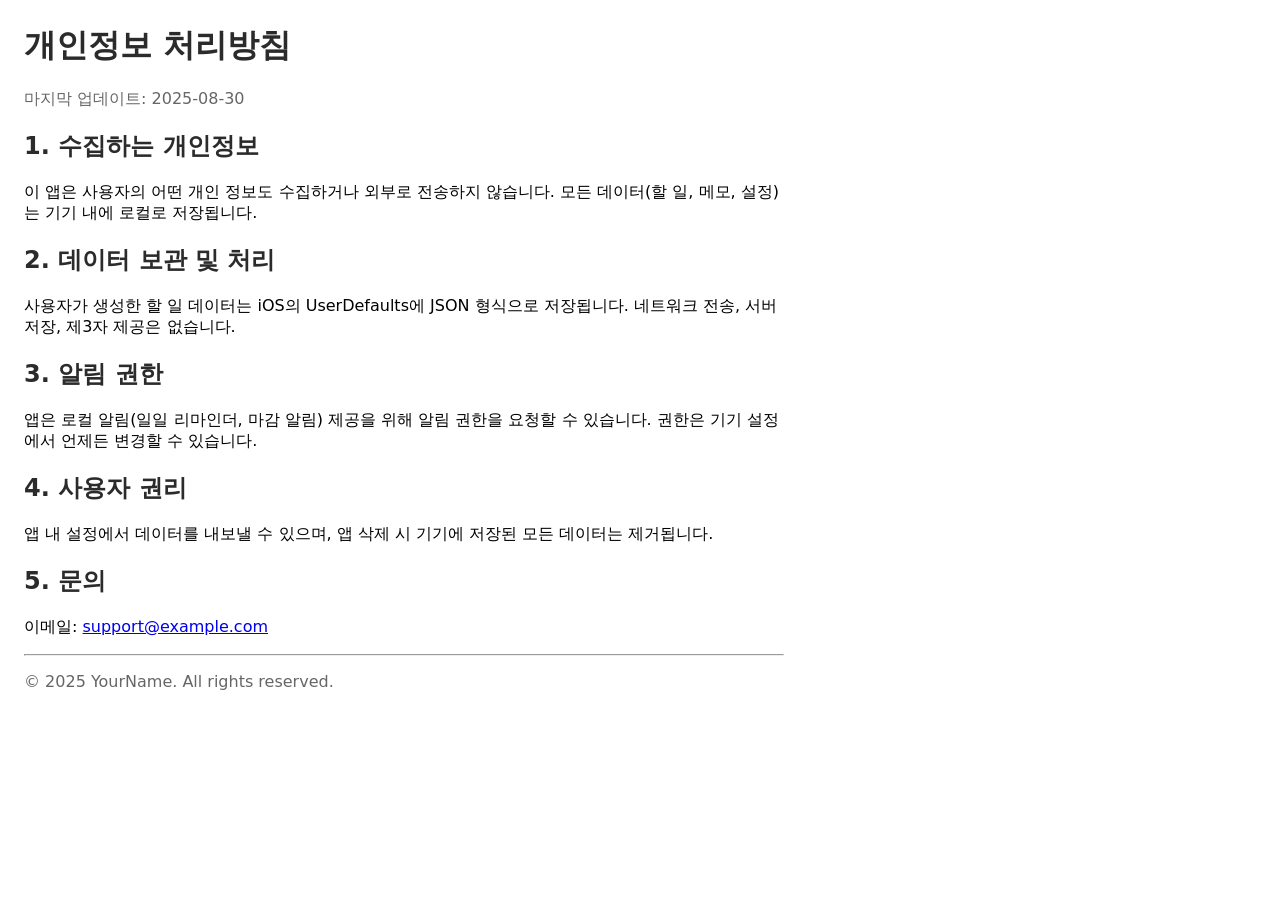
==== privacy.html @ 2c0e08fe "Create privacy.html" ====
<!doctype html>
<html lang="ko">
<head>
  <meta charset="utf-8" />
  <title>ToDoDaily 개인정보 처리방침</title>
  <meta name="viewport" content="width=device-width,initial-scale=1" />
  <style>
    body { font-family: -apple-system, system-ui, Arial, sans-serif; margin: 24px; max-width: 760px; }
    h1,h2 { color: #2b2b2b; }
    .muted { color: #666; }
  </style>
</head>
<body>
  <h1>개인정보 처리방침</h1>
  <p class="muted">마지막 업데이트: 2025-08-30</p>

  <h2>1. 수집하는 개인정보</h2>
  <p>이 앱은 사용자의 어떤 개인 정보도 수집하거나 외부로 전송하지 않습니다. 모든 데이터(할 일, 메모, 설정)는 기기 내에 로컬로 저장됩니다.</p>

  <h2>2. 데이터 보관 및 처리</h2>
  <p>사용자가 생성한 할 일 데이터는 iOS의 UserDefaults에 JSON 형식으로 저장됩니다. 네트워크 전송, 서버 저장, 제3자 제공은 없습니다.</p>

  <h2>3. 알림 권한</h2>
  <p>앱은 로컬 알림(일일 리마인더, 마감 알림) 제공을 위해 알림 권한을 요청할 수 있습니다. 권한은 기기 설정에서 언제든 변경할 수 있습니다.</p>

  <h2>4. 사용자 권리</h2>
  <p>앱 내 설정에서 데이터를 내보낼 수 있으며, 앱 삭제 시 기기에 저장된 모든 데이터는 제거됩니다.</p>

  <h2>5. 문의</h2>
  <p>이메일: <a href="mailto:support@example.com?subject=ToDoDaily%20지원%20문의">support@example.com</a></p>

  <hr />
  <p class="muted">© 2025 YourName. All rights reserved.</p>
</body>
</html>
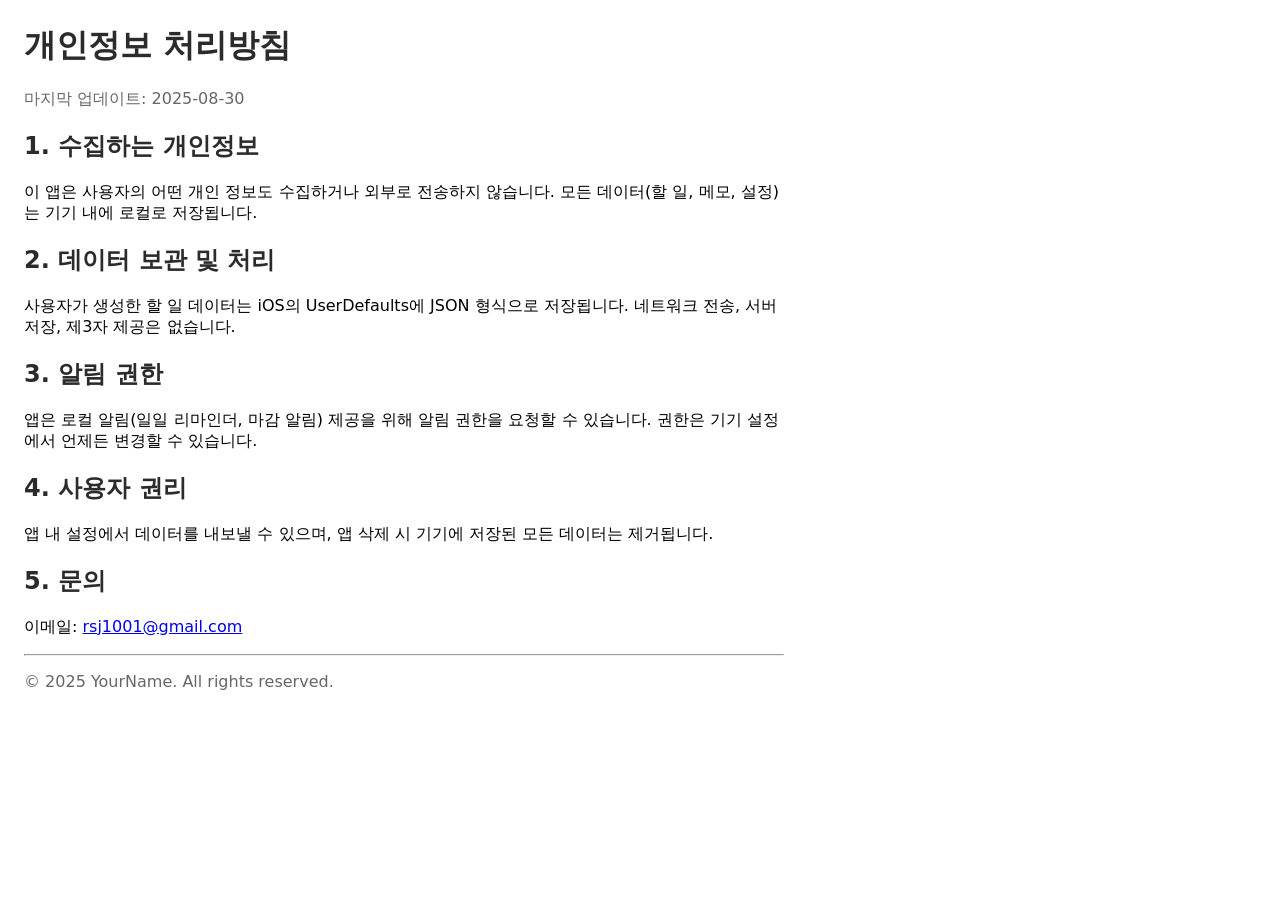
==== commit 52faa917: "Update privacy.html" ====
--- a/privacy.html
+++ b/privacy.html
@@ -27,7 +27,7 @@
   <p>앱 내 설정에서 데이터를 내보낼 수 있으며, 앱 삭제 시 기기에 저장된 모든 데이터는 제거됩니다.</p>
 
   <h2>5. 문의</h2>
-  <p>이메일: <a href="mailto:support@example.com?subject=ToDoDaily%20지원%20문의">support@example.com</a></p>
+  <p>이메일: <a href="mailto:rsj1001@gmail.com?subject=ToDoDaily%20지원%20문의">rsj1001@gmail.com</a></p>
 
   <hr />
   <p class="muted">© 2025 YourName. All rights reserved.</p>
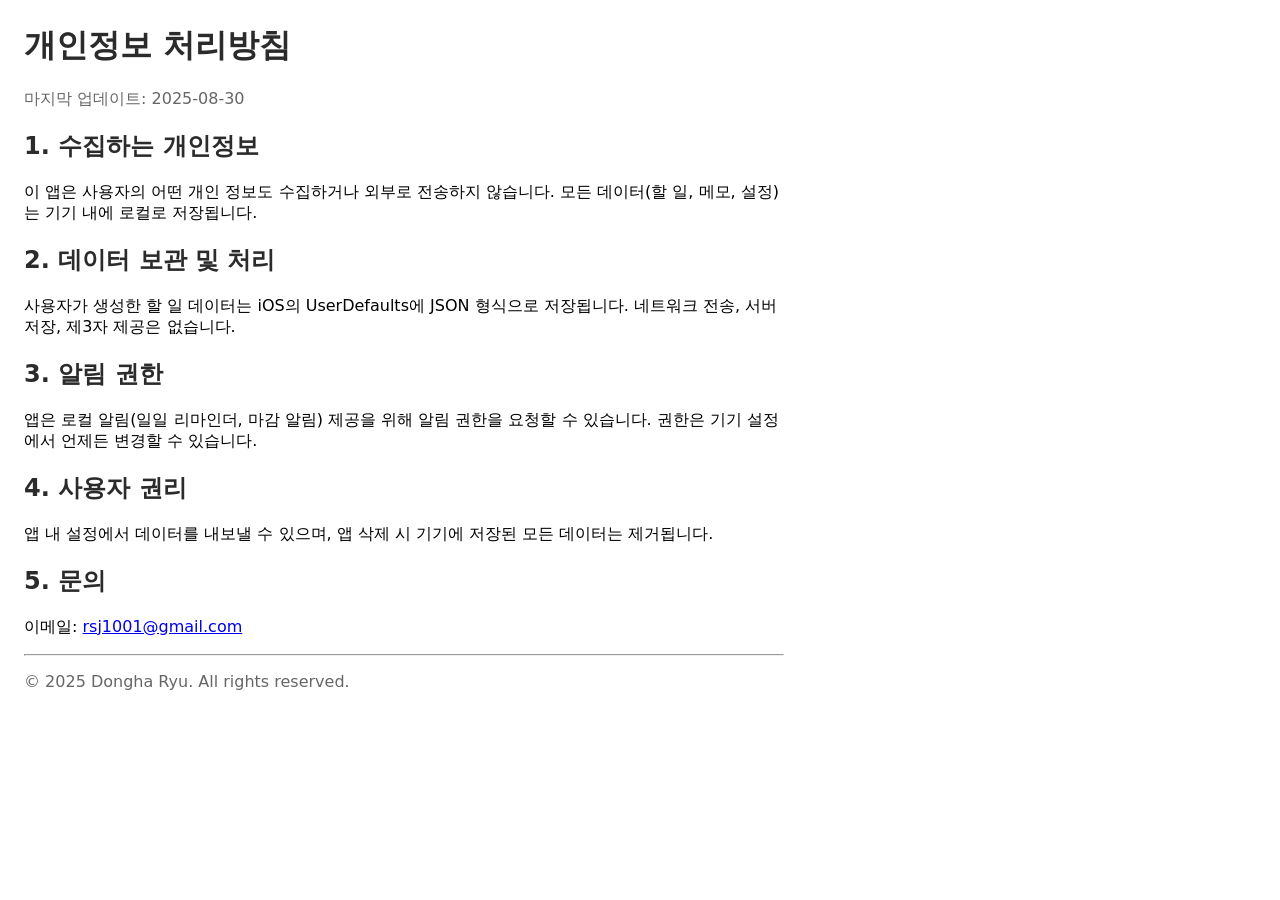
==== commit f3f2f478: "Update privacy.html" ====
--- a/privacy.html
+++ b/privacy.html
@@ -30,6 +30,6 @@
   <p>이메일: <a href="mailto:rsj1001@gmail.com?subject=ToDoDaily%20지원%20문의">rsj1001@gmail.com</a></p>
 
   <hr />
-  <p class="muted">© 2025 YourName. All rights reserved.</p>
+  <p class="muted">© 2025 Dongha Ryu. All rights reserved.</p>
 </body>
 </html>
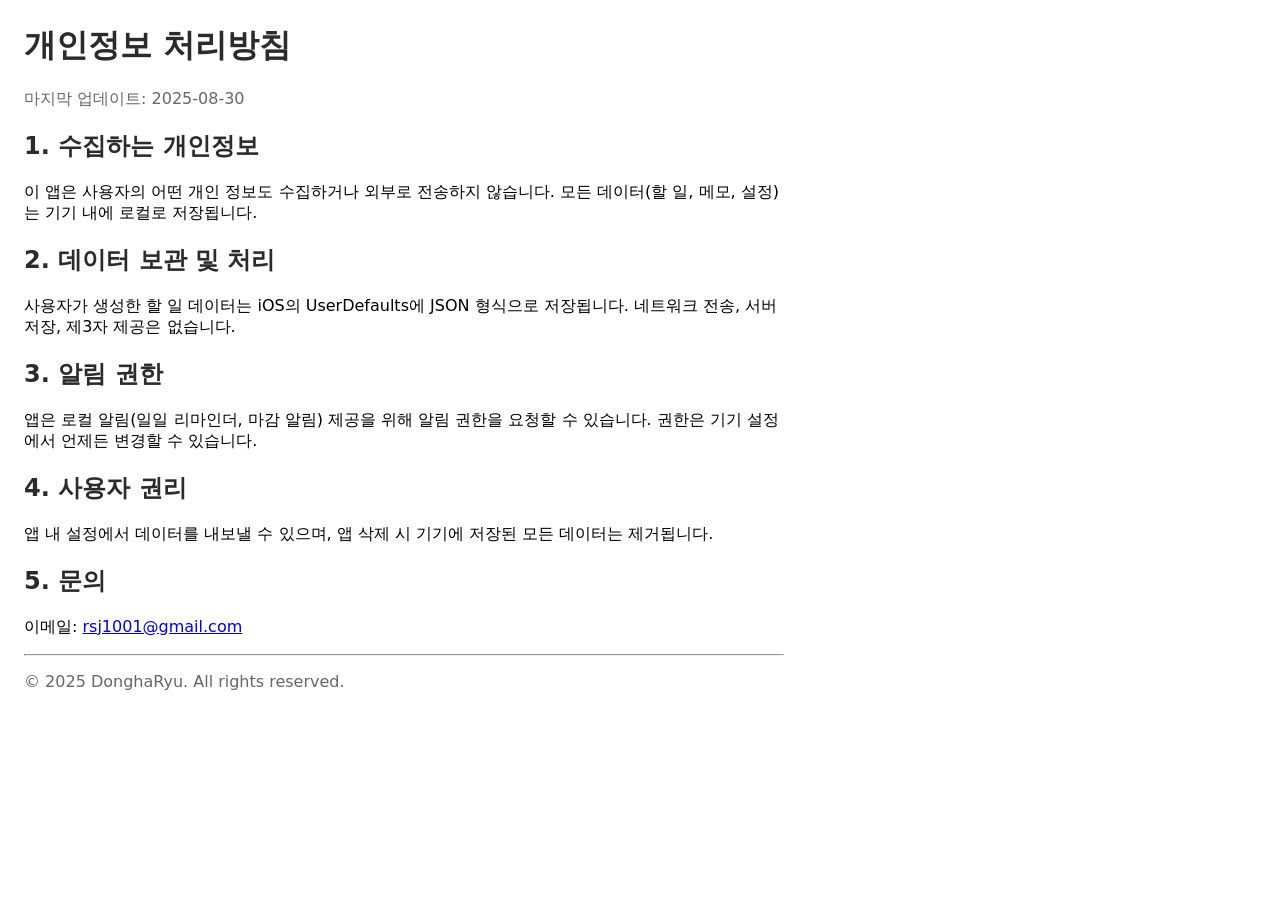
==== commit e218bed7: "Update privacy.html" ====
--- a/privacy.html
+++ b/privacy.html
@@ -30,6 +30,6 @@
   <p>이메일: <a href="mailto:rsj1001@gmail.com?subject=ToDoDaily%20지원%20문의">rsj1001@gmail.com</a></p>
 
   <hr />
-  <p class="muted">© 2025 Dongha Ryu. All rights reserved.</p>
+  <p class="muted">© 2025 DonghaRyu. All rights reserved.</p>
 </body>
 </html>
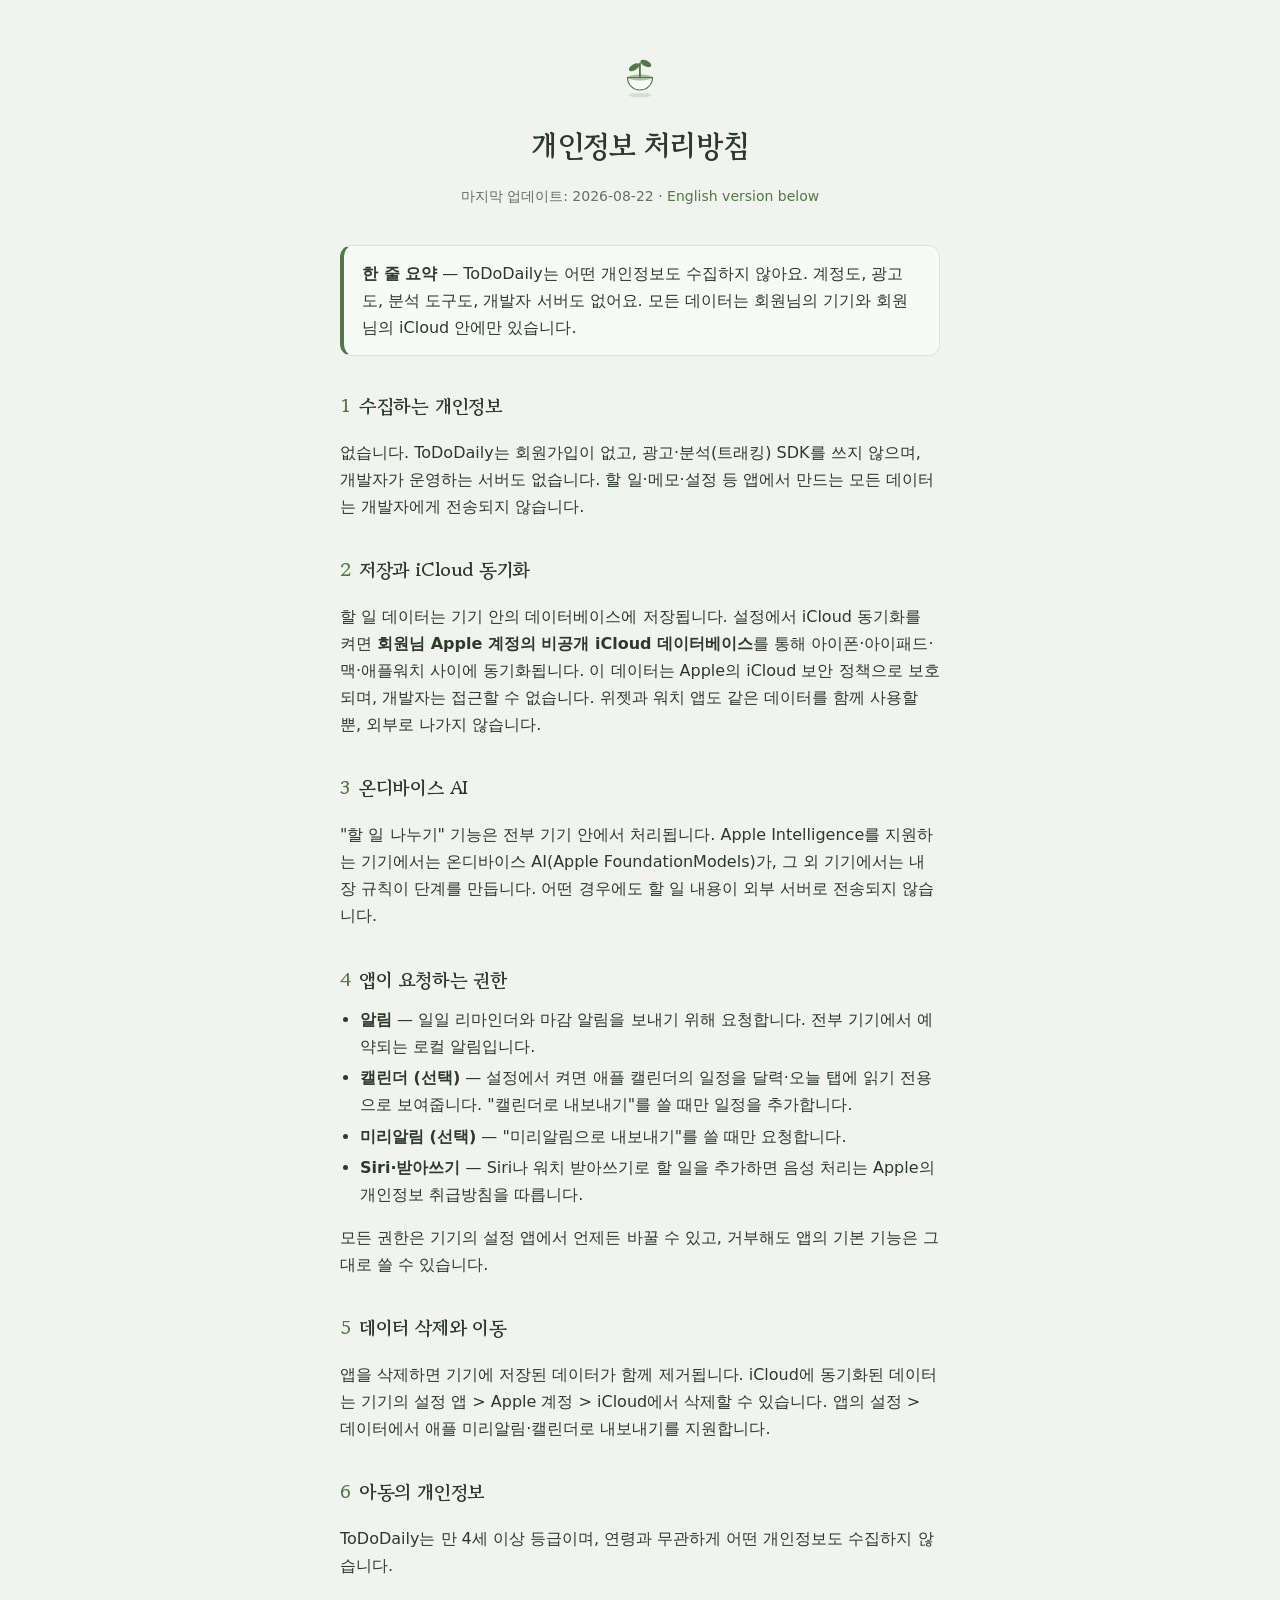
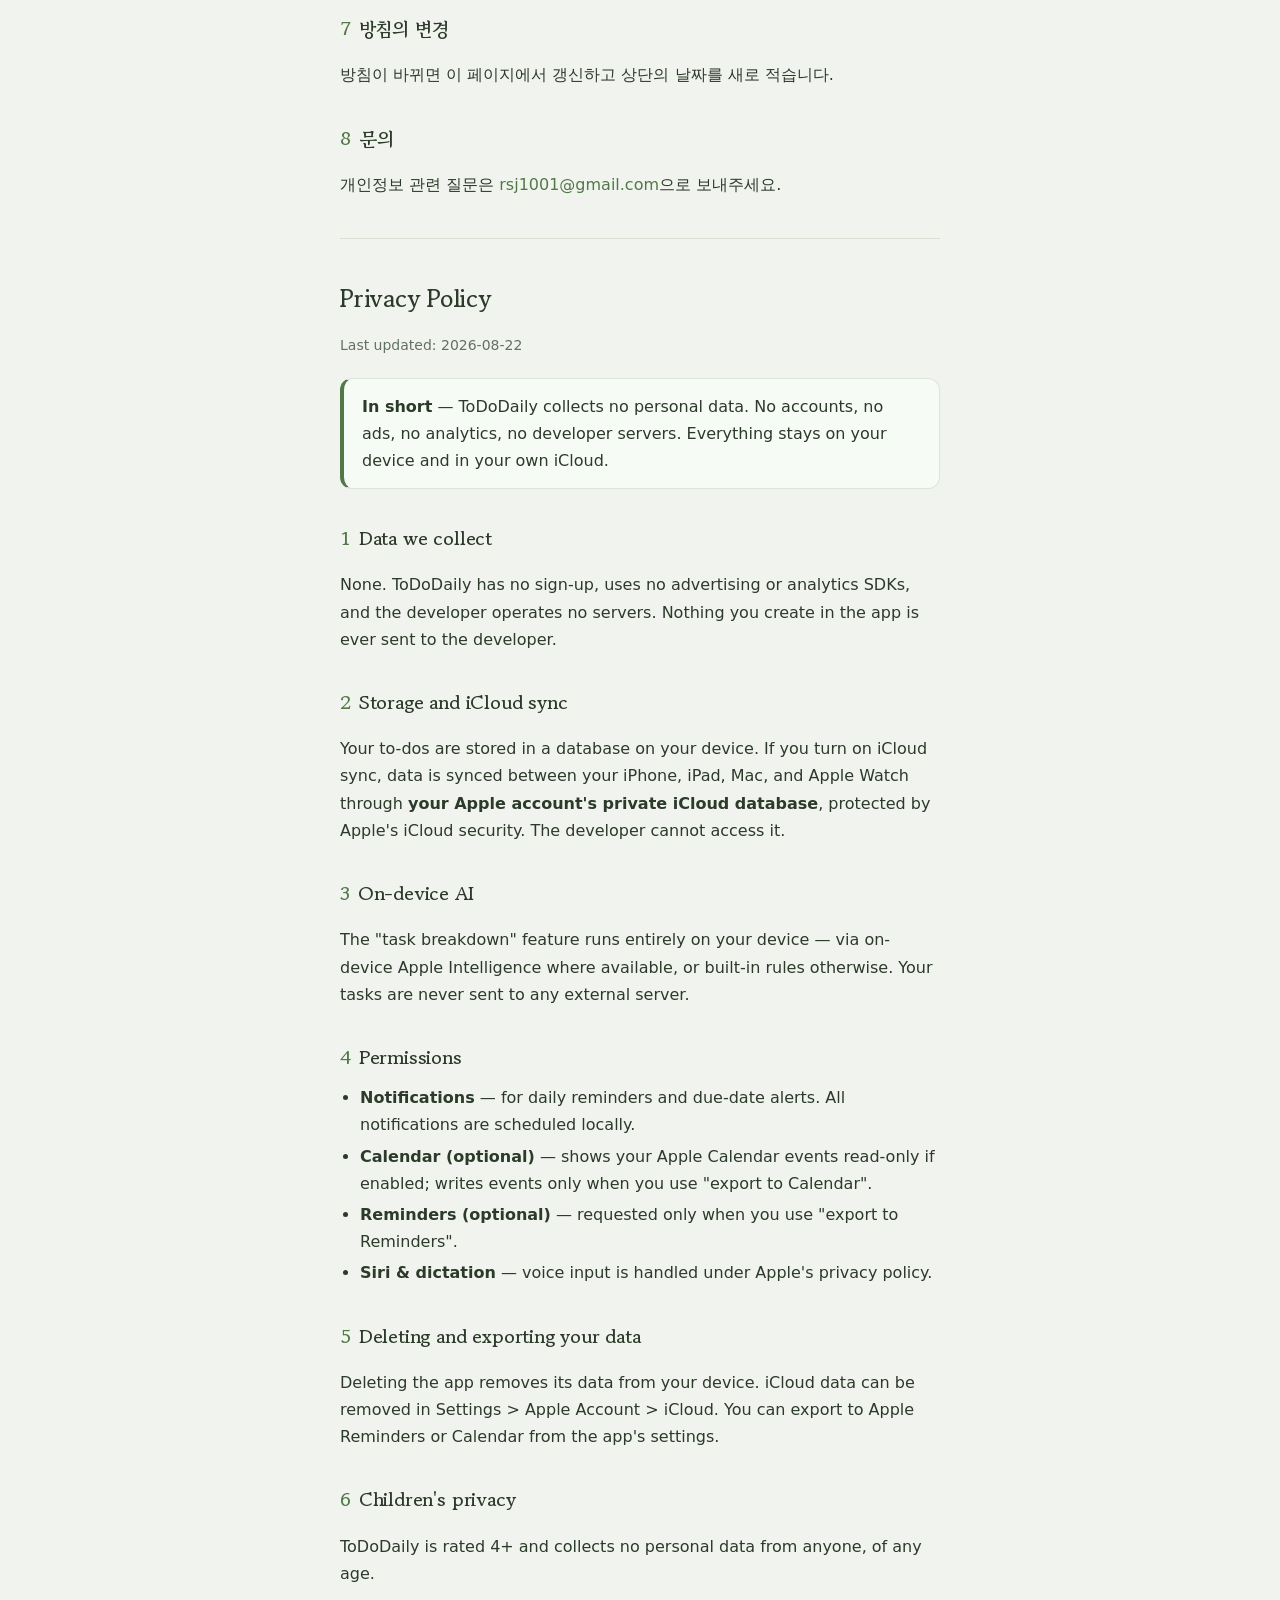
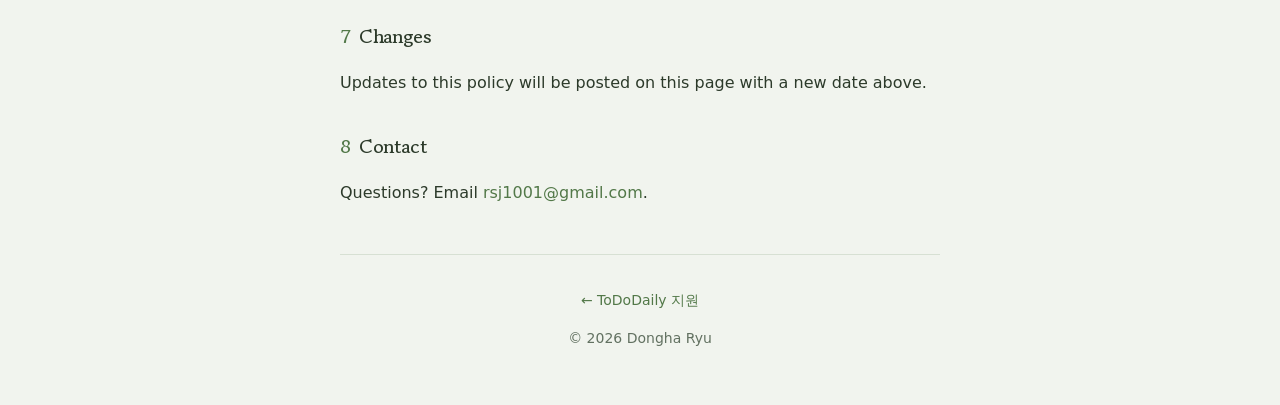
==== commit fc030037: "지원·개인정보 페이지 전면 갱신 — 앱 말차 디자인 + 현재 기능 반영 - 개인정보: SwiftData+iCloud(CloudKit 비공개 DB)·온디바이스 AI·권한(캘린더/미리" ====
--- a/privacy.html
+++ b/privacy.html
@@ -4,32 +4,107 @@
   <meta charset="utf-8" />
   <title>ToDoDaily 개인정보 처리방침</title>
   <meta name="viewport" content="width=device-width,initial-scale=1" />
-  <style>
-    body { font-family: -apple-system, system-ui, Arial, sans-serif; margin: 24px; max-width: 760px; }
-    h1,h2 { color: #2b2b2b; }
-    .muted { color: #666; }
-  </style>
+  <meta name="description" content="ToDoDaily 개인정보 처리방침 — 개인정보를 수집하지 않습니다" />
+  <link rel="preconnect" href="https://fonts.googleapis.com" />
+  <link rel="preconnect" href="https://fonts.gstatic.com" crossorigin />
+  <link href="https://fonts.googleapis.com/css2?family=Gowun+Batang:wght@400;700&display=swap" rel="stylesheet" />
+  <link rel="stylesheet" href="./style.css" />
 </head>
 <body>
-  <h1>개인정보 처리방침</h1>
-  <p class="muted">마지막 업데이트: 2025-08-30</p>
+<div class="wrap policy">
 
-  <h2>1. 수집하는 개인정보</h2>
-  <p>이 앱은 사용자의 어떤 개인 정보도 수집하거나 외부로 전송하지 않습니다. 모든 데이터(할 일, 메모, 설정)는 기기 내에 로컬로 저장됩니다.</p>
+  <header class="hero">
+    <svg width="56" height="56" viewBox="0 0 76 76" aria-hidden="true">
+      <ellipse cx="38" cy="64" rx="16" ry="3" fill="var(--line)"/>
+      <path d="M21 40 a17 17 0 0 0 34 0 z" fill="var(--card)" stroke="var(--matcha)" stroke-width="1.5"/>
+      <ellipse cx="38" cy="40" rx="17" ry="4" fill="var(--matcha)" opacity="0.45"/>
+      <path d="M38 40 C38 32 37.5 27 38 21" stroke="var(--matcha)" stroke-width="2.5" fill="none" stroke-linecap="round"/>
+      <ellipse cx="30" cy="26" rx="8" ry="4" transform="rotate(-32 30 26)" fill="var(--matcha)"/>
+      <ellipse cx="46" cy="21" rx="8" ry="4" transform="rotate(26 46 21)" fill="var(--matcha)"/>
+    </svg>
+    <h1>개인정보 처리방침</h1>
+    <p class="muted small">마지막 업데이트: 2026-08-22 · <a href="#english">English version below</a></p>
+  </header>
 
-  <h2>2. 데이터 보관 및 처리</h2>
-  <p>사용자가 생성한 할 일 데이터는 iOS의 UserDefaults에 JSON 형식으로 저장됩니다. 네트워크 전송, 서버 저장, 제3자 제공은 없습니다.</p>
+  <div class="callout">
+    <strong>한 줄 요약</strong> — ToDoDaily는 어떤 개인정보도 수집하지 않아요. 계정도, 광고도, 분석 도구도, 개발자 서버도 없어요. 모든 데이터는 회원님의 기기와 회원님의 iCloud 안에만 있습니다.
+  </div>
 
-  <h2>3. 알림 권한</h2>
-  <p>앱은 로컬 알림(일일 리마인더, 마감 알림) 제공을 위해 알림 권한을 요청할 수 있습니다. 권한은 기기 설정에서 언제든 변경할 수 있습니다.</p>
+  <h2><span class="no">1</span>수집하는 개인정보</h2>
+  <p>없습니다. ToDoDaily는 회원가입이 없고, 광고·분석(트래킹) SDK를 쓰지 않으며, 개발자가 운영하는 서버도 없습니다. 할 일·메모·설정 등 앱에서 만드는 모든 데이터는 개발자에게 전송되지 않습니다.</p>
 
-  <h2>4. 사용자 권리</h2>
-  <p>앱 내 설정에서 데이터를 내보낼 수 있으며, 앱 삭제 시 기기에 저장된 모든 데이터는 제거됩니다.</p>
+  <h2><span class="no">2</span>저장과 iCloud 동기화</h2>
+  <p>할 일 데이터는 기기 안의 데이터베이스에 저장됩니다. 설정에서 iCloud 동기화를 켜면 <strong>회원님 Apple 계정의 비공개 iCloud 데이터베이스</strong>를 통해 아이폰·아이패드·맥·애플워치 사이에 동기화됩니다. 이 데이터는 Apple의 iCloud 보안 정책으로 보호되며, 개발자는 접근할 수 없습니다. 위젯과 워치 앱도 같은 데이터를 함께 사용할 뿐, 외부로 나가지 않습니다.</p>
 
-  <h2>5. 문의</h2>
-  <p>이메일: <a href="mailto:rsj1001@gmail.com?subject=ToDoDaily%20지원%20문의">rsj1001@gmail.com</a></p>
+  <h2><span class="no">3</span>온디바이스 AI</h2>
+  <p>"할 일 나누기" 기능은 전부 기기 안에서 처리됩니다. Apple Intelligence를 지원하는 기기에서는 온디바이스 AI(Apple FoundationModels)가, 그 외 기기에서는 내장 규칙이 단계를 만듭니다. 어떤 경우에도 할 일 내용이 외부 서버로 전송되지 않습니다.</p>
 
-  <hr />
-  <p class="muted">© 2025 DonghaRyu. All rights reserved.</p>
+  <h2><span class="no">4</span>앱이 요청하는 권한</h2>
+  <ul>
+    <li><strong>알림</strong> — 일일 리마인더와 마감 알림을 보내기 위해 요청합니다. 전부 기기에서 예약되는 로컬 알림입니다.</li>
+    <li><strong>캘린더 (선택)</strong> — 설정에서 켜면 애플 캘린더의 일정을 달력·오늘 탭에 읽기 전용으로 보여줍니다. "캘린더로 내보내기"를 쓸 때만 일정을 추가합니다.</li>
+    <li><strong>미리알림 (선택)</strong> — "미리알림으로 내보내기"를 쓸 때만 요청합니다.</li>
+    <li><strong>Siri·받아쓰기</strong> — Siri나 워치 받아쓰기로 할 일을 추가하면 음성 처리는 Apple의 개인정보 취급방침을 따릅니다.</li>
+  </ul>
+  <p>모든 권한은 기기의 설정 앱에서 언제든 바꿀 수 있고, 거부해도 앱의 기본 기능은 그대로 쓸 수 있습니다.</p>
+
+  <h2><span class="no">5</span>데이터 삭제와 이동</h2>
+  <p>앱을 삭제하면 기기에 저장된 데이터가 함께 제거됩니다. iCloud에 동기화된 데이터는 기기의 설정 앱 &gt; Apple 계정 &gt; iCloud에서 삭제할 수 있습니다. 앱의 설정 &gt; 데이터에서 애플 미리알림·캘린더로 내보내기를 지원합니다.</p>
+
+  <h2><span class="no">6</span>아동의 개인정보</h2>
+  <p>ToDoDaily는 만 4세 이상 등급이며, 연령과 무관하게 어떤 개인정보도 수집하지 않습니다.</p>
+
+  <h2><span class="no">7</span>방침의 변경</h2>
+  <p>방침이 바뀌면 이 페이지에서 갱신하고 상단의 날짜를 새로 적습니다.</p>
+
+  <h2><span class="no">8</span>문의</h2>
+  <p>개인정보 관련 질문은 <a href="mailto:rsj1001@gmail.com?subject=ToDoDaily%20%EA%B0%9C%EC%9D%B8%EC%A0%95%EB%B3%B4%20%EB%AC%B8%EC%9D%98">rsj1001@gmail.com</a>으로 보내주세요.</p>
+
+  <hr style="border: none; border-top: 1px solid var(--line); margin: 40px 0;" />
+
+  <section id="english" lang="en">
+    <h1 style="font-size: 24px;">Privacy Policy</h1>
+    <p class="muted small">Last updated: 2026-08-22</p>
+
+    <div class="callout">
+      <strong>In short</strong> — ToDoDaily collects no personal data. No accounts, no ads, no analytics, no developer servers. Everything stays on your device and in your own iCloud.
+    </div>
+
+    <h2><span class="no">1</span>Data we collect</h2>
+    <p>None. ToDoDaily has no sign-up, uses no advertising or analytics SDKs, and the developer operates no servers. Nothing you create in the app is ever sent to the developer.</p>
+
+    <h2><span class="no">2</span>Storage and iCloud sync</h2>
+    <p>Your to-dos are stored in a database on your device. If you turn on iCloud sync, data is synced between your iPhone, iPad, Mac, and Apple Watch through <strong>your Apple account's private iCloud database</strong>, protected by Apple's iCloud security. The developer cannot access it.</p>
+
+    <h2><span class="no">3</span>On-device AI</h2>
+    <p>The "task breakdown" feature runs entirely on your device — via on-device Apple Intelligence where available, or built-in rules otherwise. Your tasks are never sent to any external server.</p>
+
+    <h2><span class="no">4</span>Permissions</h2>
+    <ul>
+      <li><strong>Notifications</strong> — for daily reminders and due-date alerts. All notifications are scheduled locally.</li>
+      <li><strong>Calendar (optional)</strong> — shows your Apple Calendar events read-only if enabled; writes events only when you use "export to Calendar".</li>
+      <li><strong>Reminders (optional)</strong> — requested only when you use "export to Reminders".</li>
+      <li><strong>Siri &amp; dictation</strong> — voice input is handled under Apple's privacy policy.</li>
+    </ul>
+
+    <h2><span class="no">5</span>Deleting and exporting your data</h2>
+    <p>Deleting the app removes its data from your device. iCloud data can be removed in Settings &gt; Apple Account &gt; iCloud. You can export to Apple Reminders or Calendar from the app's settings.</p>
+
+    <h2><span class="no">6</span>Children's privacy</h2>
+    <p>ToDoDaily is rated 4+ and collects no personal data from anyone, of any age.</p>
+
+    <h2><span class="no">7</span>Changes</h2>
+    <p>Updates to this policy will be posted on this page with a new date above.</p>
+
+    <h2><span class="no">8</span>Contact</h2>
+    <p>Questions? Email <a href="mailto:rsj1001@gmail.com?subject=ToDoDaily%20Privacy">rsj1001@gmail.com</a>.</p>
+  </section>
+
+  <footer>
+    <p><a href="./index.html">← ToDoDaily 지원</a></p>
+    <p>© 2026 Dongha Ryu</p>
+  </footer>
+
+</div>
 </body>
 </html>
--- a/style.css
+++ b/style.css
@@ -0,0 +1,132 @@
+/* ToDoDaily site — 앱의 말차 팔레트(MatchaColors.xcassets)와 동일 값 */
+:root {
+  --bg: #F1F4EE;
+  --card: #F7FBF6;
+  --ink: #2C3A2A;
+  --muted: #627161;
+  --matcha: #527848;
+  --line: rgba(82, 120, 72, 0.16);
+}
+@media (prefers-color-scheme: dark) {
+  :root {
+    --bg: #181F19;
+    --card: #252E26;
+    --ink: #E2F2DD;
+    --muted: #9AAD99;
+    --matcha: #B7E1A1;
+    --line: rgba(183, 225, 161, 0.16);
+  }
+}
+
+* { box-sizing: border-box; }
+
+body {
+  margin: 0;
+  background: var(--bg);
+  color: var(--ink);
+  font-family: -apple-system, BlinkMacSystemFont, "Apple SD Gothic Neo",
+    "Pretendard", "Noto Sans KR", system-ui, sans-serif;
+  line-height: 1.7;
+  font-size: 16px;
+  -webkit-font-smoothing: antialiased;
+}
+
+.wrap {
+  max-width: 640px;
+  margin: 0 auto;
+  padding: 48px 20px 40px;
+}
+
+/* 제목만 세리프 — 다도의 차분함. 본문은 시스템 산세리프로 조용하게 */
+h1, h2, .brand {
+  font-family: "Gowun Batang", "Apple SD Gothic Neo", serif;
+  font-weight: 700;
+  letter-spacing: -0.01em;
+}
+h1 { font-size: 30px; margin: 16px 0 6px; }
+h2 { font-size: 19px; margin: 0 0 10px; color: var(--ink); }
+
+a { color: var(--matcha); text-decoration: none; }
+a:hover { text-decoration: underline; }
+
+.hero { text-align: center; margin-bottom: 36px; }
+.hero .tagline { color: var(--muted); margin: 0 0 20px; }
+.hero svg { display: block; margin: 0 auto; }
+
+/* 앱 카드와 같은 문법: CardBackground + 16% 말차 스트로크 + 18px 라운드 */
+.card {
+  background: var(--card);
+  border: 1px solid var(--line);
+  border-radius: 18px;
+  padding: 22px 24px;
+  margin: 0 0 16px;
+}
+
+.btn {
+  display: inline-block;
+  background: var(--matcha);
+  color: var(--bg);
+  border-radius: 999px;
+  padding: 10px 22px;
+  font-weight: 600;
+}
+.btn:hover { text-decoration: none; opacity: 0.92; }
+
+.muted { color: var(--muted); }
+.small { font-size: 14px; }
+
+ul { padding-left: 20px; margin: 8px 0; }
+li { margin: 4px 0; }
+
+/* FAQ — 네이티브 details, JS 없음 */
+details {
+  border-bottom: 1px solid var(--line);
+  padding: 12px 2px;
+}
+details:last-of-type { border-bottom: none; }
+summary {
+  cursor: pointer;
+  font-weight: 600;
+  list-style-position: outside;
+}
+summary::marker { color: var(--matcha); }
+details p, details ul { margin-top: 8px; margin-bottom: 4px; }
+
+/* 처리방침 섹션 번호 — 정책 조항은 실제 열거라 번호가 정보다 */
+.policy h2 { margin-top: 34px; }
+.policy h2 .no {
+  color: var(--matcha);
+  font-variant-numeric: tabular-nums;
+  margin-right: 8px;
+}
+.callout {
+  background: var(--card);
+  border: 1px solid var(--line);
+  border-left: 4px solid var(--matcha);
+  border-radius: 12px;
+  padding: 14px 18px;
+  margin: 20px 0 8px;
+}
+
+footer {
+  margin-top: 48px;
+  padding-top: 20px;
+  border-top: 1px solid var(--line);
+  text-align: center;
+  color: var(--muted);
+  font-size: 14px;
+}
+/* 서명: 앱의 성장 단계 사다리(씨앗 → 다 자란 차나무) */
+.stages {
+  display: flex;
+  justify-content: center;
+  gap: 14px;
+  margin: 0 0 14px;
+  opacity: 0.9;
+}
+.stages svg { display: block; }
+
+@media (max-width: 480px) {
+  .wrap { padding: 32px 16px 32px; }
+  h1 { font-size: 26px; }
+}
